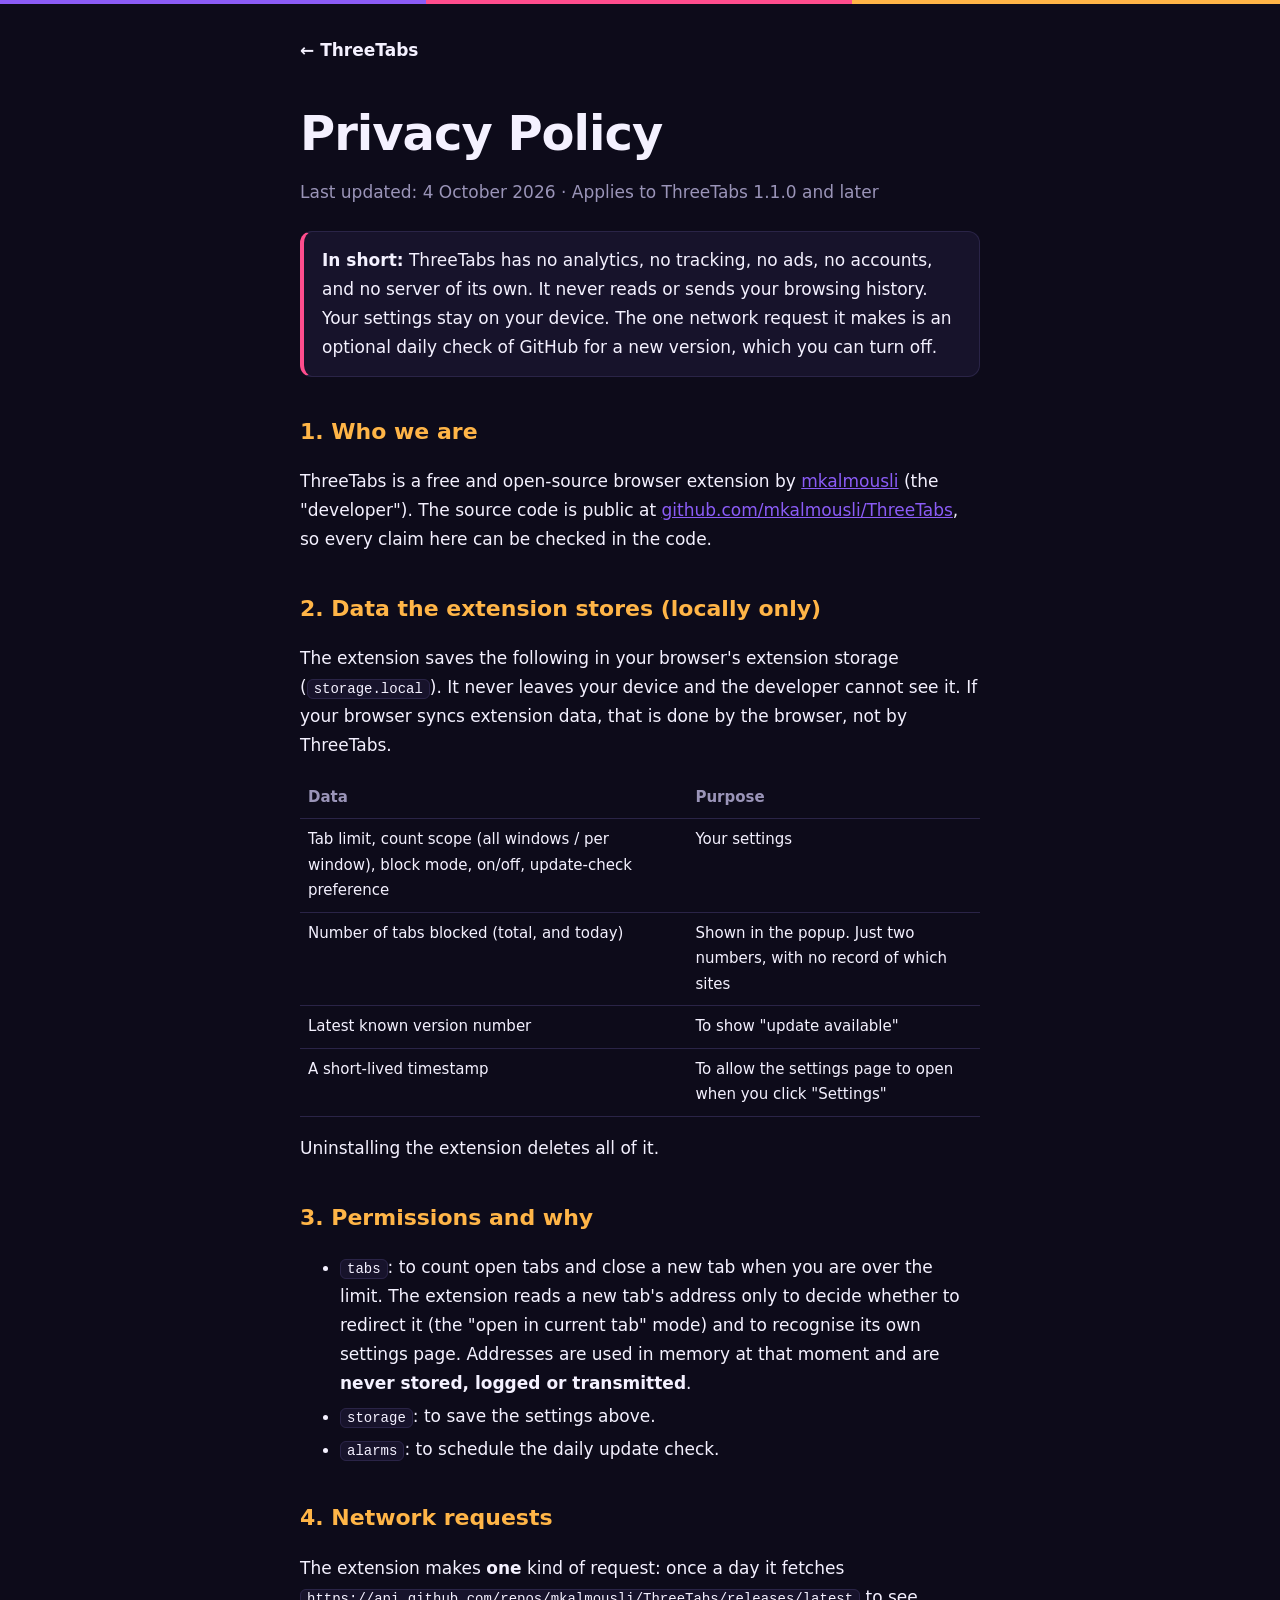
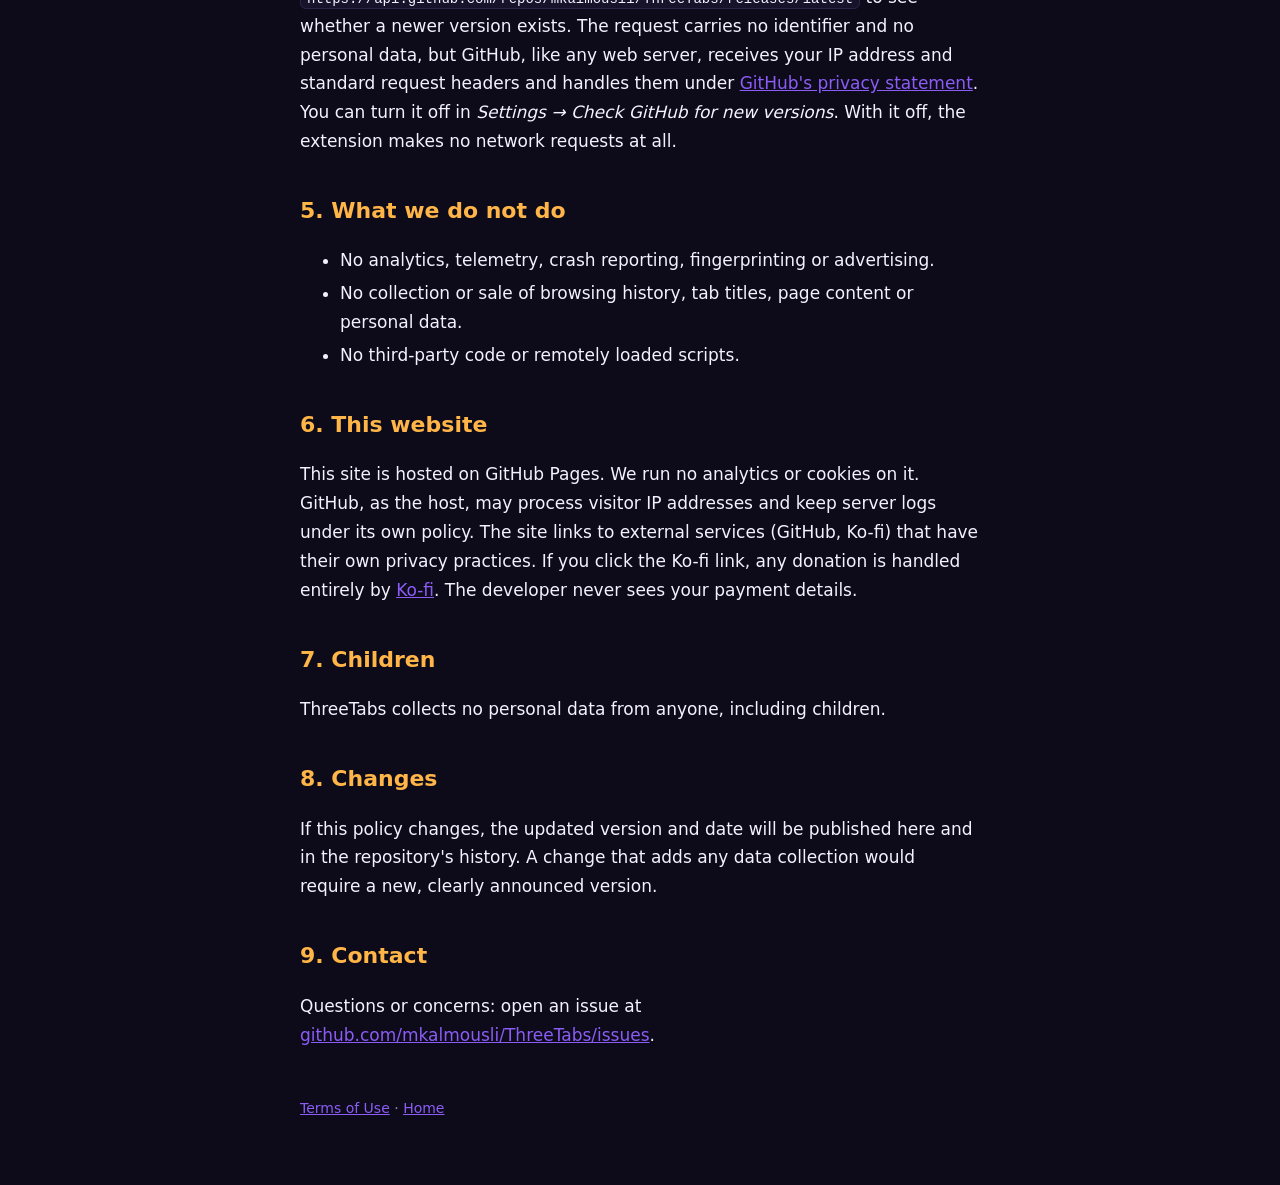
==== docs/privacy.html @ 117f5aa6 "Add privacy policy and terms of use Co-Authored-By: Claude Sonnet 5.5 <noreply@anthropic.com>" ====
<!doctype html><html lang="en"><head><meta charset="utf-8"><meta name="viewport" content="width=device-width,initial-scale=1">
<title>Privacy Policy — ThreeTabs</title><link rel="icon" href="assets/favicon.png"><link rel="stylesheet" href="legal.css"></head><body>
<div class="tri"></div><main>
<nav><a href="./">← ThreeTabs</a></nav>
<h1>Privacy Policy</h1><p class="meta">Last updated: 4 October 2026 · Applies to ThreeTabs 1.1.0 and later</p>
<p class="tldr"><b>In short:</b> ThreeTabs has no analytics, no tracking, no ads, no accounts, and no server of its own. It never reads or sends your browsing history. Your settings stay on your device. The one network request it makes is an optional daily check of GitHub for a new version, which you can turn off.</p>

<h2>1. Who we are</h2>
<p>ThreeTabs is a free and open-source browser extension by <a href="https://github.com/mkalmousli">mkalmousli</a> (the "developer"). The source code is public at <a href="https://github.com/mkalmousli/ThreeTabs">github.com/mkalmousli/ThreeTabs</a>, so every claim here can be checked in the code.</p>

<h2>2. Data the extension stores (locally only)</h2>
<p>The extension saves the following in your browser's extension storage (<code>storage.local</code>). It never leaves your device and the developer cannot see it. If your browser syncs extension data, that is done by the browser, not by ThreeTabs.</p>
<table>
<tr><th>Data</th><th>Purpose</th></tr>
<tr><td>Tab limit, count scope (all windows / per window), block mode, on/off, update-check preference</td><td>Your settings</td></tr>
<tr><td>Number of tabs blocked (total, and today)</td><td>Shown in the popup. Just two numbers, with no record of which sites</td></tr>
<tr><td>Latest known version number</td><td>To show "update available"</td></tr>
<tr><td>A short-lived timestamp</td><td>To allow the settings page to open when you click "Settings"</td></tr>
</table>
<p>Uninstalling the extension deletes all of it.</p>

<h2>3. Permissions and why</h2>
<ul>
<li><code>tabs</code>: to count open tabs and close a new tab when you are over the limit. The extension reads a new tab's address only to decide whether to redirect it (the "open in current tab" mode) and to recognise its own settings page. Addresses are used in memory at that moment and are <b>never stored, logged or transmitted</b>.</li>
<li><code>storage</code>: to save the settings above.</li>
<li><code>alarms</code>: to schedule the daily update check.</li>
</ul>

<h2>4. Network requests</h2>
<p>The extension makes <b>one</b> kind of request: once a day it fetches <code>https://api.github.com/repos/mkalmousli/ThreeTabs/releases/latest</code> to see whether a newer version exists. The request carries no identifier and no personal data, but GitHub, like any web server, receives your IP address and standard request headers and handles them under <a href="https://docs.github.com/en/site-policy/privacy-policies/github-general-privacy-statement">GitHub's privacy statement</a>. You can turn it off in <i>Settings → Check GitHub for new versions</i>. With it off, the extension makes no network requests at all.</p>

<h2>5. What we do not do</h2>
<ul>
<li>No analytics, telemetry, crash reporting, fingerprinting or advertising.</li>
<li>No collection or sale of browsing history, tab titles, page content or personal data.</li>
<li>No third-party code or remotely loaded scripts.</li>
</ul>

<h2>6. This website</h2>
<p>This site is hosted on GitHub Pages. We run no analytics or cookies on it. GitHub, as the host, may process visitor IP addresses and keep server logs under its own policy. The site links to external services (GitHub, Ko-fi) that have their own privacy practices. If you click the Ko-fi link, any donation is handled entirely by <a href="https://ko-fi.com/home/privacy">Ko-fi</a>. The developer never sees your payment details.</p>

<h2>7. Children</h2>
<p>ThreeTabs collects no personal data from anyone, including children.</p>

<h2>8. Changes</h2>
<p>If this policy changes, the updated version and date will be published here and in the repository's history. A change that adds any data collection would require a new, clearly announced version.</p>

<h2>9. Contact</h2>
<p>Questions or concerns: open an issue at <a href="https://github.com/mkalmousli/ThreeTabs/issues">github.com/mkalmousli/ThreeTabs/issues</a>.</p>
<footer><a href="terms.html">Terms of Use</a> · <a href="./">Home</a></footer>
</main></body></html>
---- docs/legal.css ----
:root{--bg:#0D0B1A;--panel:#17132B;--line:#2A2447;--text:#F4F1FF;--muted:#9A94B8;--violet:#8B5CF6;--pink:#FF4D8D;--amber:#FFB547}
*{box-sizing:border-box}body{margin:0;background:var(--bg);color:var(--text);font:17px/1.7 system-ui,-apple-system,"Segoe UI",Roboto,sans-serif}
.tri{height:4px;background:linear-gradient(90deg,var(--violet) 0 33.3%,var(--pink) 33.3% 66.6%,var(--amber) 66.6%)}
main{max-width:720px;margin:0 auto;padding:32px 20px 64px}
a{color:var(--violet)}nav a{text-decoration:none;font-weight:700;color:var(--text)}
h1{font-size:clamp(32px,6vw,48px);letter-spacing:-1px;margin:28px 0 4px}h2{font-size:22px;margin:36px 0 8px;color:var(--amber)}
.meta{color:var(--muted);margin:0 0 24px}.tldr{background:var(--panel);border:1px solid var(--line);border-left:4px solid var(--pink);border-radius:12px;padding:14px 18px}
code{background:var(--panel);border:1px solid var(--line);padding:1px 6px;border-radius:6px;font-size:14px}
li{margin:4px 0}table{width:100%;border-collapse:collapse;font-size:15px}td,th{border-bottom:1px solid var(--line);padding:8px;text-align:left;vertical-align:top}th{color:var(--muted)}
footer{color:var(--muted);font-size:14px;margin-top:48px}
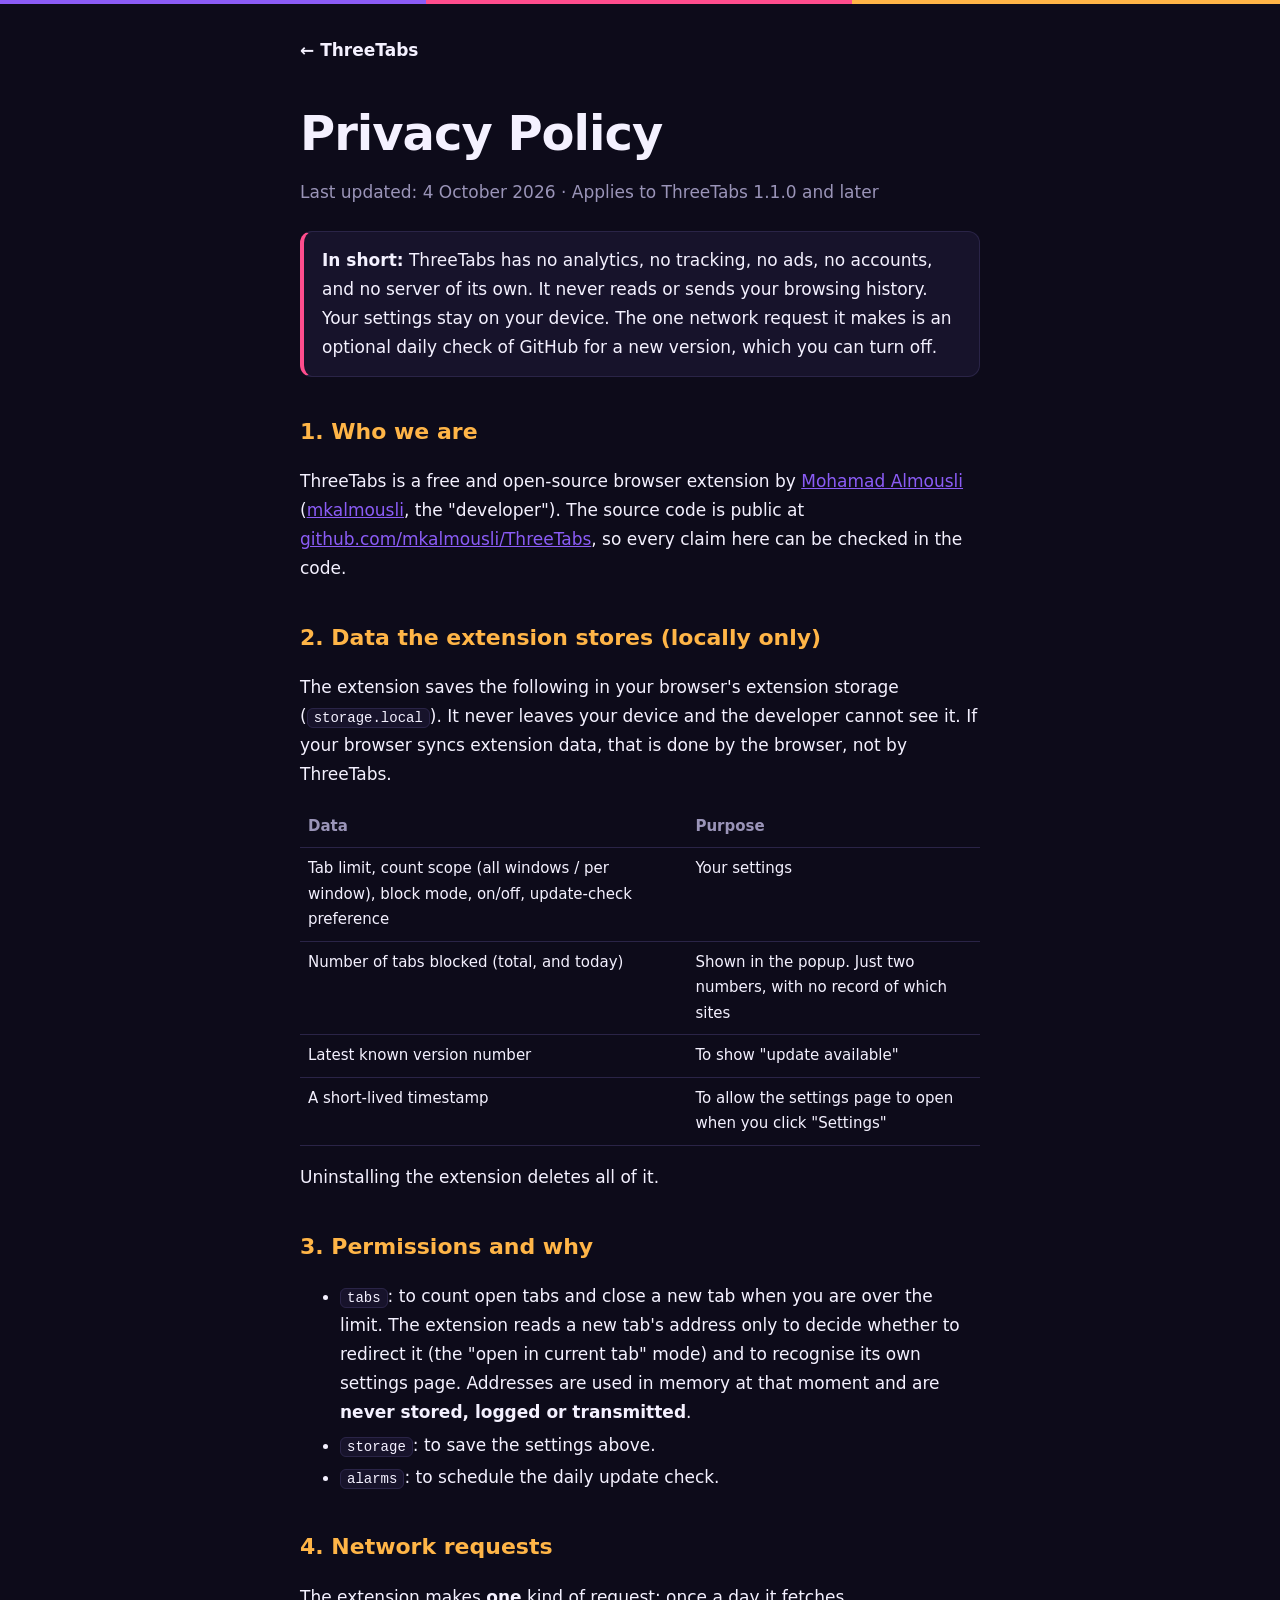
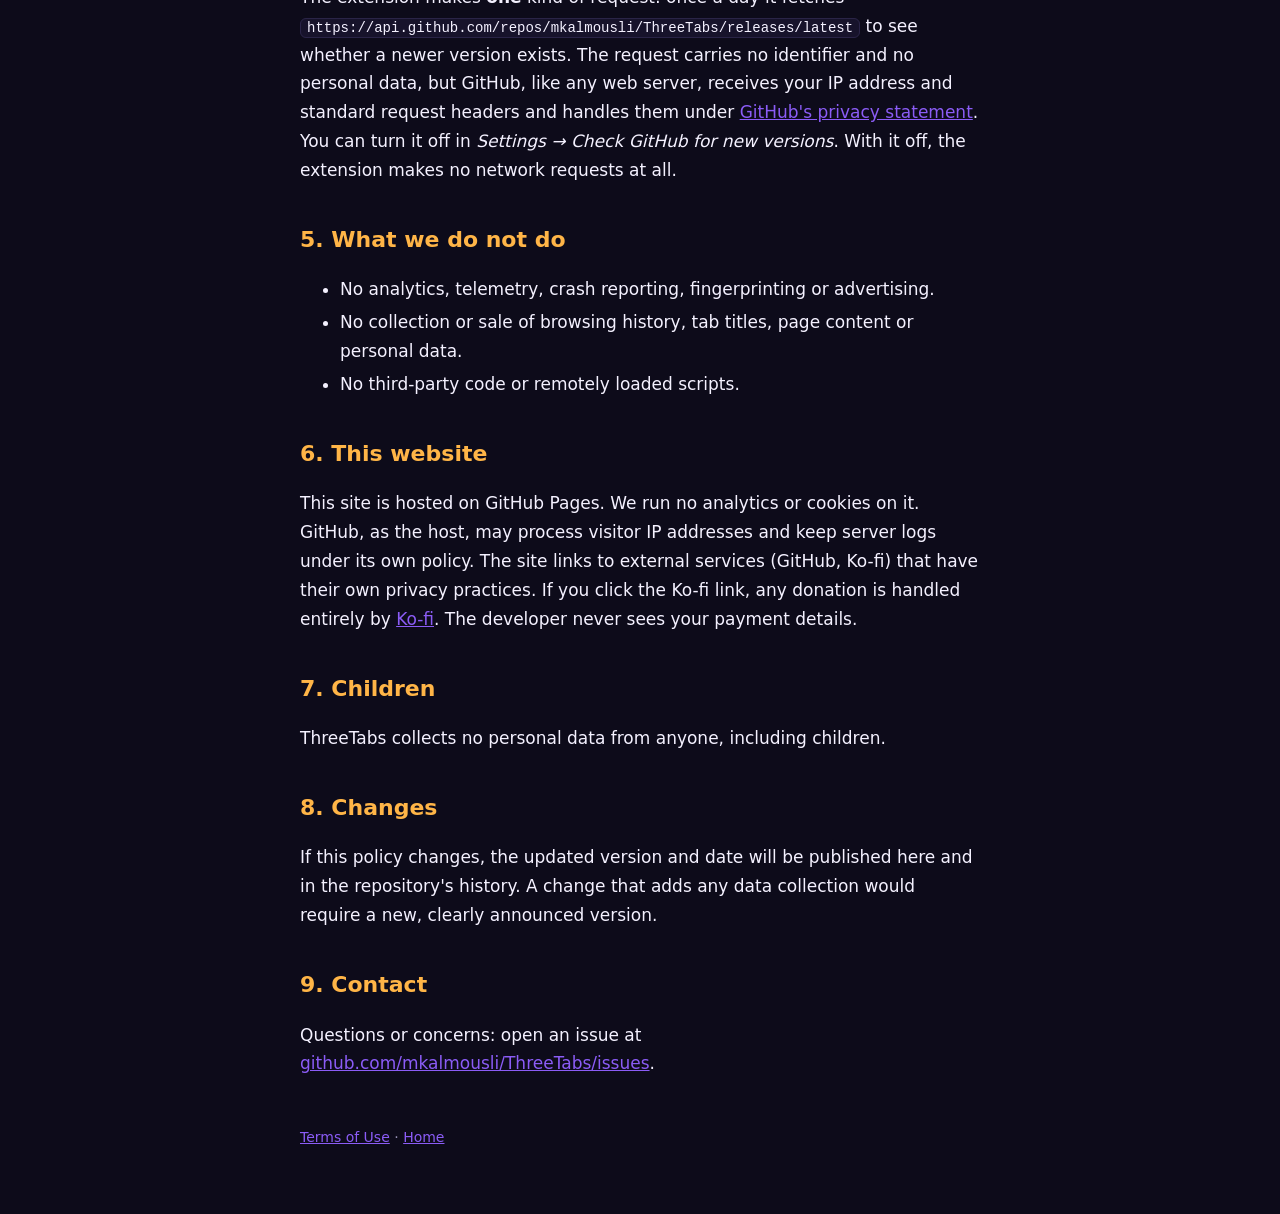
==== commit 4e216284: "Site: clearer portfolio link, custom video player, SEO, direct downloads, FAQ Co-Authored-By: Claude" ====
--- a/docs/privacy.html
+++ b/docs/privacy.html
@@ -1,12 +1,12 @@
 <!doctype html><html lang="en"><head><meta charset="utf-8"><meta name="viewport" content="width=device-width,initial-scale=1">
-<title>Privacy Policy — ThreeTabs</title><link rel="icon" href="assets/favicon.png"><link rel="stylesheet" href="legal.css"></head><body>
+<title>Privacy Policy — ThreeTabs</title><link rel="canonical" href="https://mkalmousli.github.io/ThreeTabs/privacy.html"><meta name="author" content="Mohamad Almousli"><link rel="icon" href="assets/favicon.png"><link rel="stylesheet" href="legal.css"></head><body>
 <div class="tri"></div><main>
 <nav><a href="./">← ThreeTabs</a></nav>
 <h1>Privacy Policy</h1><p class="meta">Last updated: 4 October 2026 · Applies to ThreeTabs 1.1.0 and later</p>
 <p class="tldr"><b>In short:</b> ThreeTabs has no analytics, no tracking, no ads, no accounts, and no server of its own. It never reads or sends your browsing history. Your settings stay on your device. The one network request it makes is an optional daily check of GitHub for a new version, which you can turn off.</p>
 
 <h2>1. Who we are</h2>
-<p>ThreeTabs is a free and open-source browser extension by <a href="https://github.com/mkalmousli">mkalmousli</a> (the "developer"). The source code is public at <a href="https://github.com/mkalmousli/ThreeTabs">github.com/mkalmousli/ThreeTabs</a>, so every claim here can be checked in the code.</p>
+<p>ThreeTabs is a free and open-source browser extension by <a href="https://al-mo.de">Mohamad Almousli</a> (<a href="https://github.com/mkalmousli">mkalmousli</a>, the "developer"). The source code is public at <a href="https://github.com/mkalmousli/ThreeTabs">github.com/mkalmousli/ThreeTabs</a>, so every claim here can be checked in the code.</p>
 
 <h2>2. Data the extension stores (locally only)</h2>
 <p>The extension saves the following in your browser's extension storage (<code>storage.local</code>). It never leaves your device and the developer cannot see it. If your browser syncs extension data, that is done by the browser, not by ThreeTabs.</p>
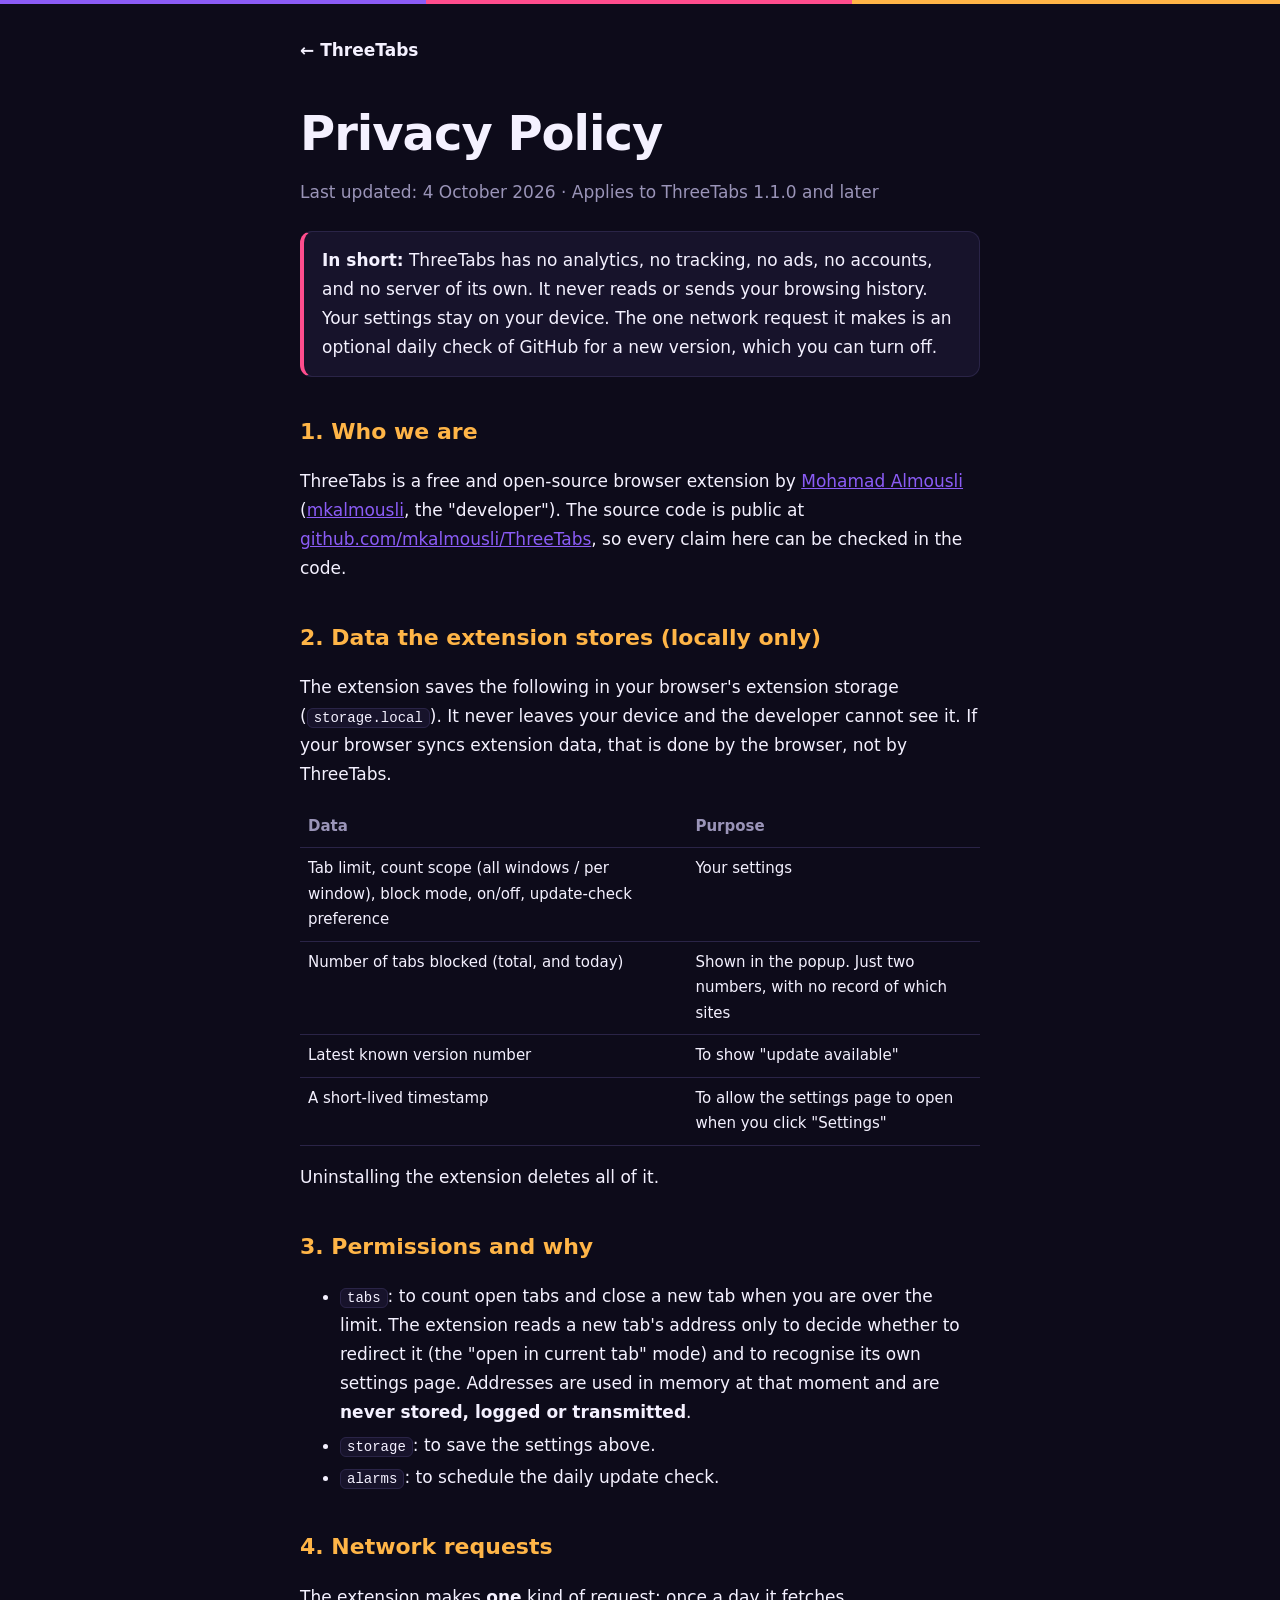
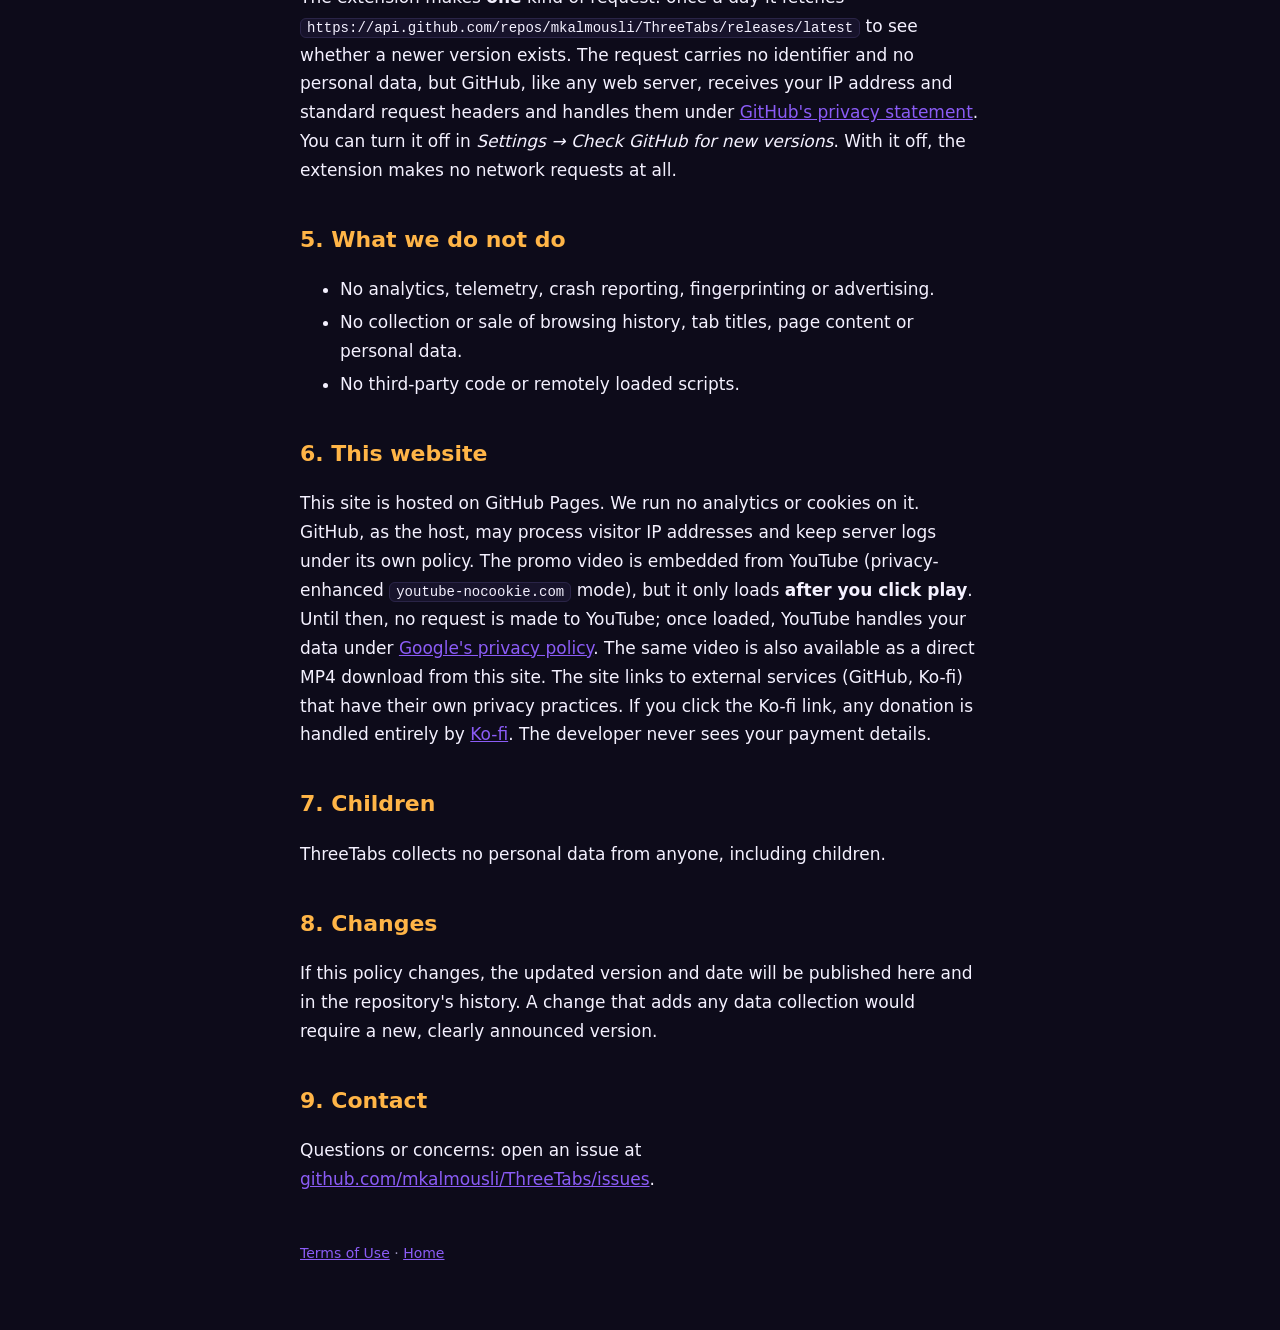
==== commit 191f2b40: "Site: embed YouTube video (click-to-load), keep MP4 in repo Co-Authored-By: Claude Sonnet 5.5 <norep" ====
--- a/docs/privacy.html
+++ b/docs/privacy.html
@@ -37,7 +37,7 @@
 </ul>
 
 <h2>6. This website</h2>
-<p>This site is hosted on GitHub Pages. We run no analytics or cookies on it. GitHub, as the host, may process visitor IP addresses and keep server logs under its own policy. The site links to external services (GitHub, Ko-fi) that have their own privacy practices. If you click the Ko-fi link, any donation is handled entirely by <a href="https://ko-fi.com/home/privacy">Ko-fi</a>. The developer never sees your payment details.</p>
+<p>This site is hosted on GitHub Pages. We run no analytics or cookies on it. GitHub, as the host, may process visitor IP addresses and keep server logs under its own policy. The promo video is embedded from YouTube (privacy-enhanced <code>youtube-nocookie.com</code> mode), but it only loads <b>after you click play</b>. Until then, no request is made to YouTube; once loaded, YouTube handles your data under <a href="https://policies.google.com/privacy">Google's privacy policy</a>. The same video is also available as a direct MP4 download from this site. The site links to external services (GitHub, Ko-fi) that have their own privacy practices. If you click the Ko-fi link, any donation is handled entirely by <a href="https://ko-fi.com/home/privacy">Ko-fi</a>. The developer never sees your payment details.</p>
 
 <h2>7. Children</h2>
 <p>ThreeTabs collects no personal data from anyone, including children.</p>
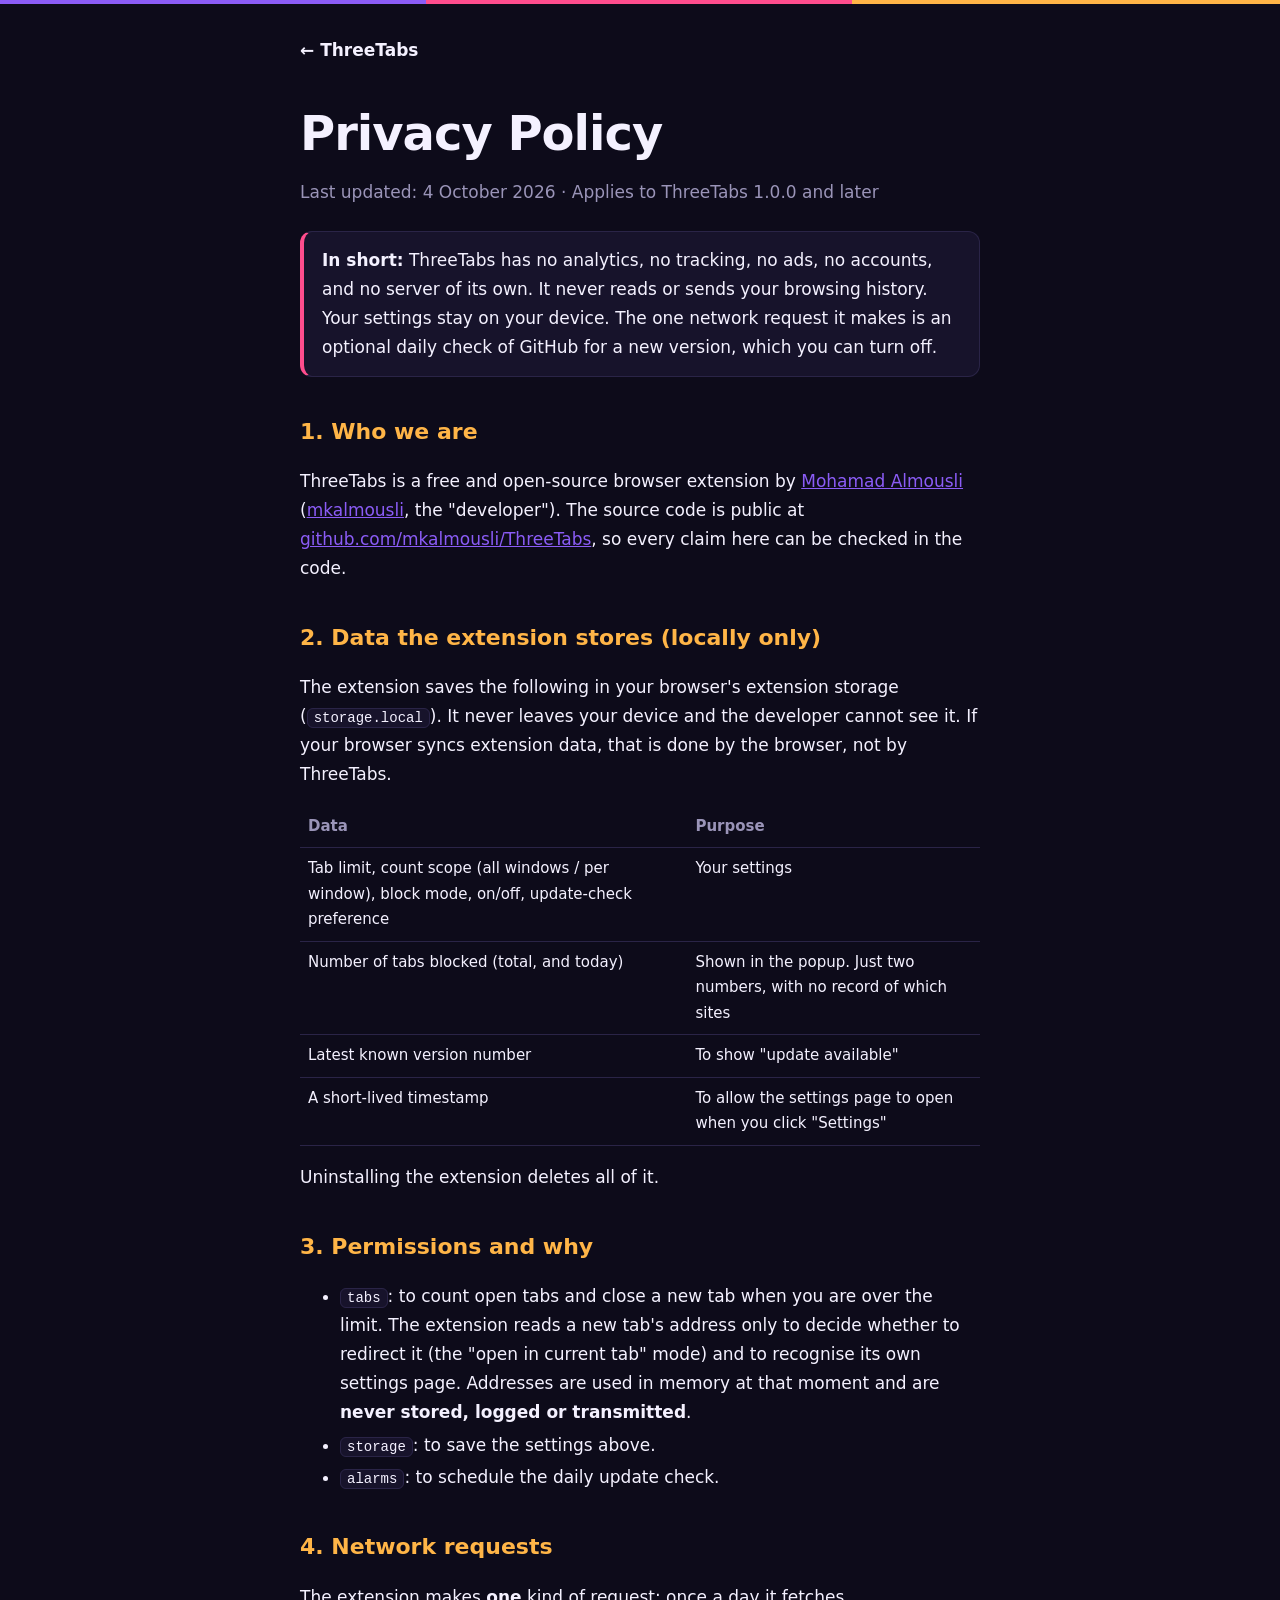
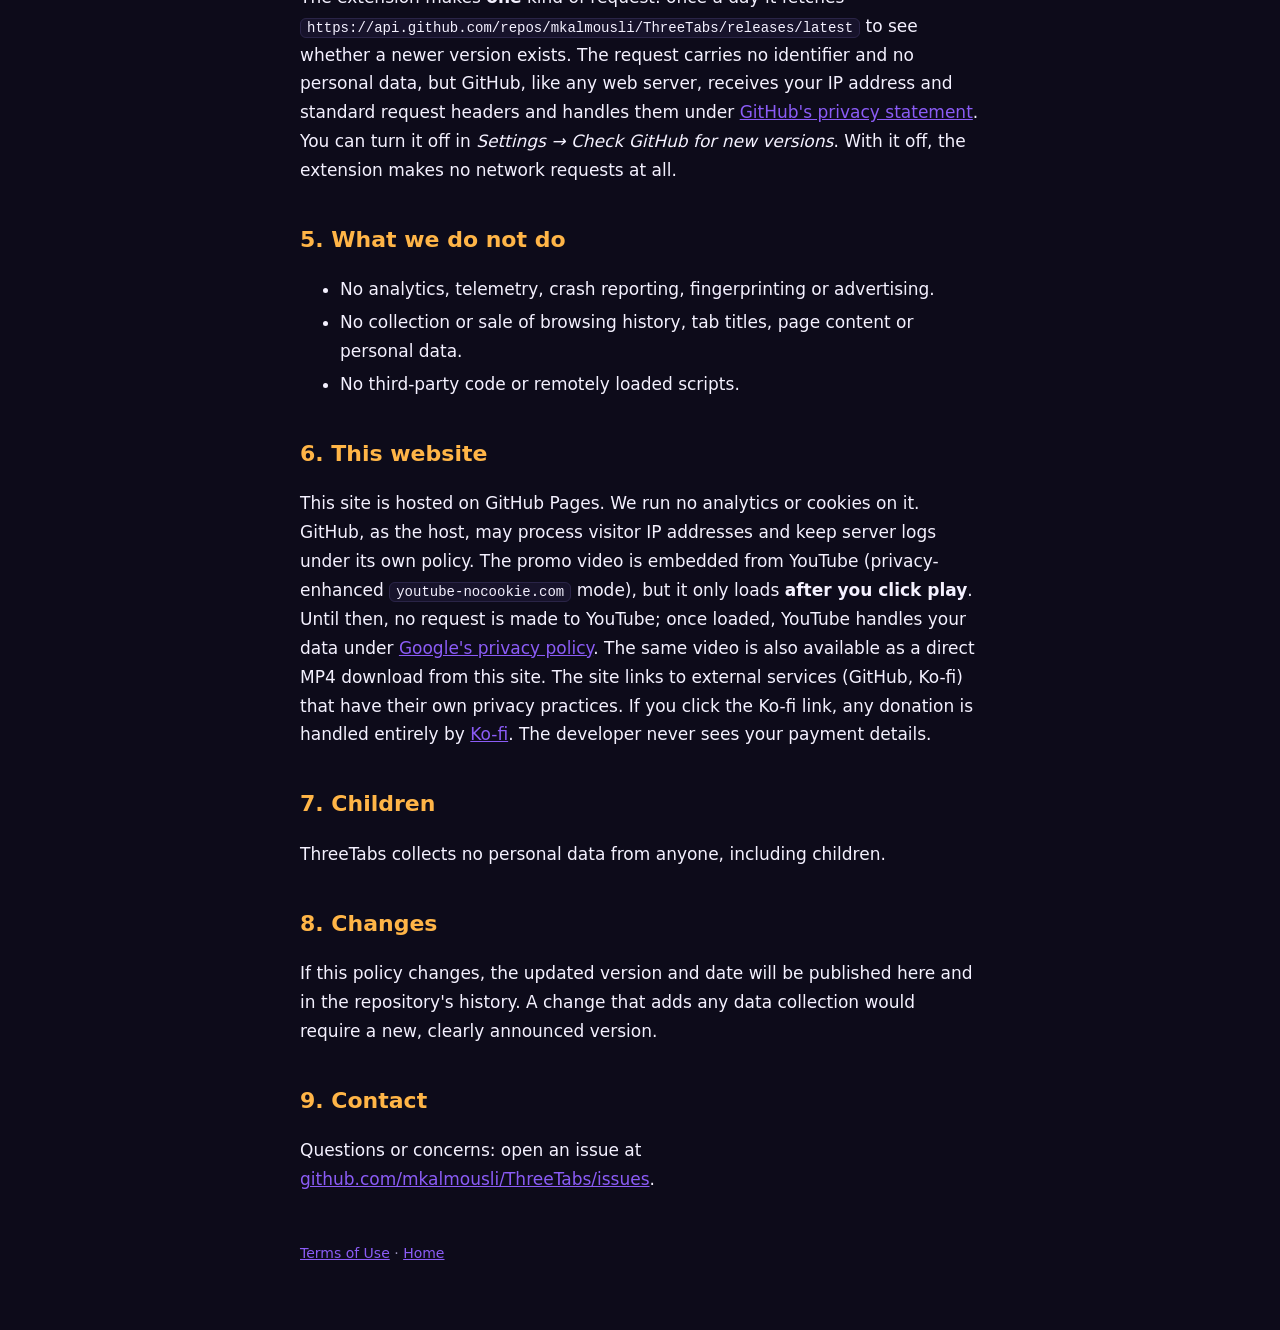
==== commit b40de7a4: "Reset to v1.0.0 as the first stable release Co-Authored-By: Claude Sonnet 5.5 <noreply@anthropic.com" ====
--- a/docs/privacy.html
+++ b/docs/privacy.html
@@ -2,7 +2,7 @@
 <title>Privacy Policy — ThreeTabs</title><link rel="canonical" href="https://mkalmousli.github.io/ThreeTabs/privacy.html"><meta name="author" content="Mohamad Almousli"><link rel="icon" href="assets/favicon.png"><link rel="stylesheet" href="legal.css"></head><body>
 <div class="tri"></div><main>
 <nav><a href="./">← ThreeTabs</a></nav>
-<h1>Privacy Policy</h1><p class="meta">Last updated: 4 October 2026 · Applies to ThreeTabs 1.1.0 and later</p>
+<h1>Privacy Policy</h1><p class="meta">Last updated: 4 October 2026 · Applies to ThreeTabs 1.0.0 and later</p>
 <p class="tldr"><b>In short:</b> ThreeTabs has no analytics, no tracking, no ads, no accounts, and no server of its own. It never reads or sends your browsing history. Your settings stay on your device. The one network request it makes is an optional daily check of GitHub for a new version, which you can turn off.</p>
 
 <h2>1. Who we are</h2>
